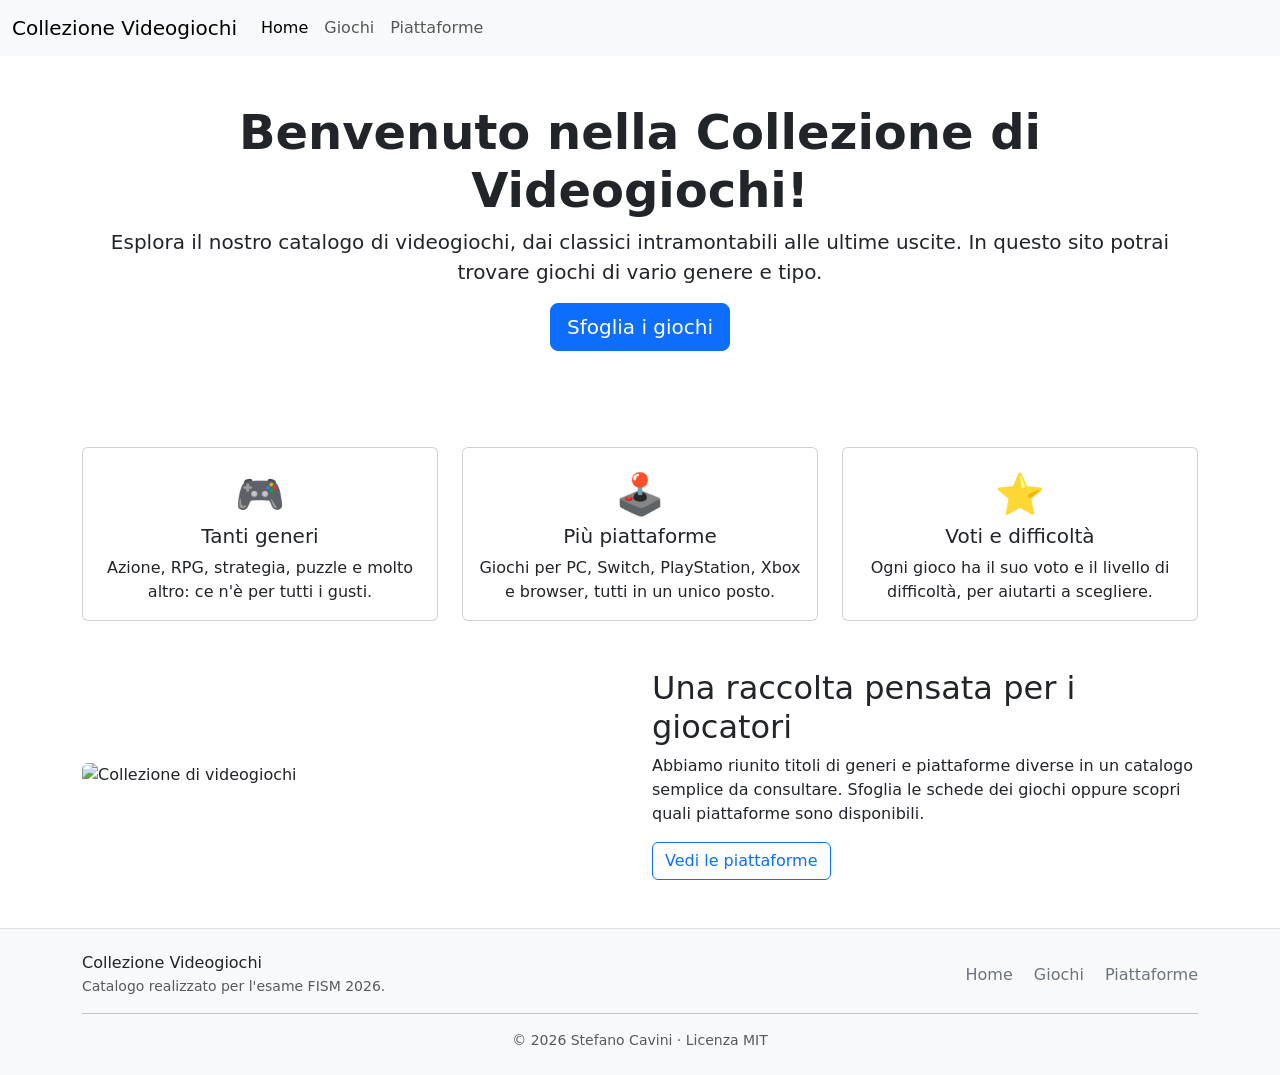
==== index.html @ b098fb85 "- aggiunto header e footer a tutte le pagine - Creato bozza completa della agina home e di giochi" ====
<!DOCTYPE html>
<html lang="it">
<head>
    <meta charset="UTF-8">
    <meta name="viewport" content="width=device-width, initial-scale=1.0">
    <title>Collezione Videogiochi</title>
    <link href="https://cdn.jsdelivr.net/npm/bootstrap@5.3.2/dist/css/bootstrap.min.css" rel="stylesheet">
    <link rel="stylesheet" href="style.css">
</head>
<body>

<nav class="navbar navbar-expand-lg bg-body-tertiary">
  <div class="container-fluid">
    <a class="navbar-brand" href="index.html">Collezione Videogiochi</a>
    <button class="navbar-toggler" type="button" data-bs-toggle="collapse" data-bs-target="#navbarSupportedContent" aria-controls="navbarSupportedContent" aria-expanded="false" aria-label="Toggle navigation">
      <span class="navbar-toggler-icon"></span>
    </button>
    <div class="collapse navbar-collapse" id="navbarSupportedContent">
      <ul class="navbar-nav me-auto mb-2 mb-lg-0">
        <li class="nav-item">
          <a class="nav-link active" aria-current="page" href="index.html">Home</a>
        </li>
        <li class="nav-item">
          <a class="nav-link" href="giochi.html">Giochi</a>
        </li>
        <li class="nav-item">
          <a class="nav-link" href="piattaforme.html">Piattaforme</a>
        </li>
      </ul>
    </div>
  </div>
</nav>
    <header class="text-center py-5">
      <div class="container">
        <h1 class="display-5 fw-bold">Benvenuto nella Collezione di Videogiochi!</h1>
        <p class="lead">Esplora il nostro catalogo di videogiochi, dai classici intramontabili alle ultime uscite. In questo sito potrai trovare giochi di vario genere e tipo.</p>
        <a href="giochi.html" class="btn btn-primary btn-lg">Sfoglia i giochi</a>
      </div>
    </header>

    <section class="container my-5">
      <div class="row g-4">
        <div class="col-md-4">
          <div class="card h-100 text-center">
            <div class="card-body">
              <div class="fs-1">🎮</div>
              <h2 class="h5 card-title">Tanti generi</h2>
              <p class="card-text">Azione, RPG, strategia, puzzle e molto altro: ce n'è per tutti i gusti.</p>
            </div>
          </div>
        </div>
        <div class="col-md-4">
          <div class="card h-100 text-center">
            <div class="card-body">
              <div class="fs-1">🕹️</div>
              <h2 class="h5 card-title">Più piattaforme</h2>
              <p class="card-text">Giochi per PC, Switch, PlayStation, Xbox e browser, tutti in un unico posto.</p>
            </div>
          </div>
        </div>
        <div class="col-md-4">
          <div class="card h-100 text-center">
            <div class="card-body">
              <div class="fs-1">⭐</div>
              <h2 class="h5 card-title">Voti e difficoltà</h2>
              <p class="card-text">Ogni gioco ha il suo voto e il livello di difficoltà, per aiutarti a scegliere.</p>
            </div>
          </div>
        </div>
      </div>
    </section>

    <section class="container my-5">
      <div class="row align-items-center g-4">
        <div class="col-md-6">
          <img src="assets/immagini/hero.jpg" alt="Collezione di videogiochi" class="img-fluid rounded">
        </div>
        <div class="col-md-6">
          <h2>Una raccolta pensata per i giocatori</h2>
          <p>Abbiamo riunito titoli di generi e piattaforme diverse in un catalogo semplice da consultare. Sfoglia le schede dei giochi oppure scopri quali piattaforme sono disponibili.</p>
          <a href="piattaforme.html" class="btn btn-outline-primary">Vedi le piattaforme</a>
        </div>
      </div>
    </section>

    
    
    <footer class="bg-body-tertiary border-top mt-5">
  <div class="container py-4">
    <div class="row gy-3 align-items-center">
      <div class="col-md-6 text-center text-md-start">
        <h2 class="h6 mb-1">Collezione Videogiochi</h2>
        <p class="mb-0 text-body-secondary small">Catalogo realizzato per l'esame FISM 2026.</p>
      </div>
      <div class="col-md-6 text-center text-md-end">
        <a class="link-secondary text-decoration-none me-3" href="index.html">Home</a>
        <a class="link-secondary text-decoration-none me-3" href="giochi.html">Giochi</a>
        <a class="link-secondary text-decoration-none" href="piattaforme.html">Piattaforme</a>
      </div>
    </div>
    <hr>
    <p class="text-center text-body-secondary small mb-0">© 2026 Stefano Cavini · Licenza MIT</p>
  </div>
</footer>
    <script src="https://cdn.jsdelivr.net/npm/bootstrap@5.3.2/dist/js/bootstrap.bundle.min.js"></script> 
</body>
</html>
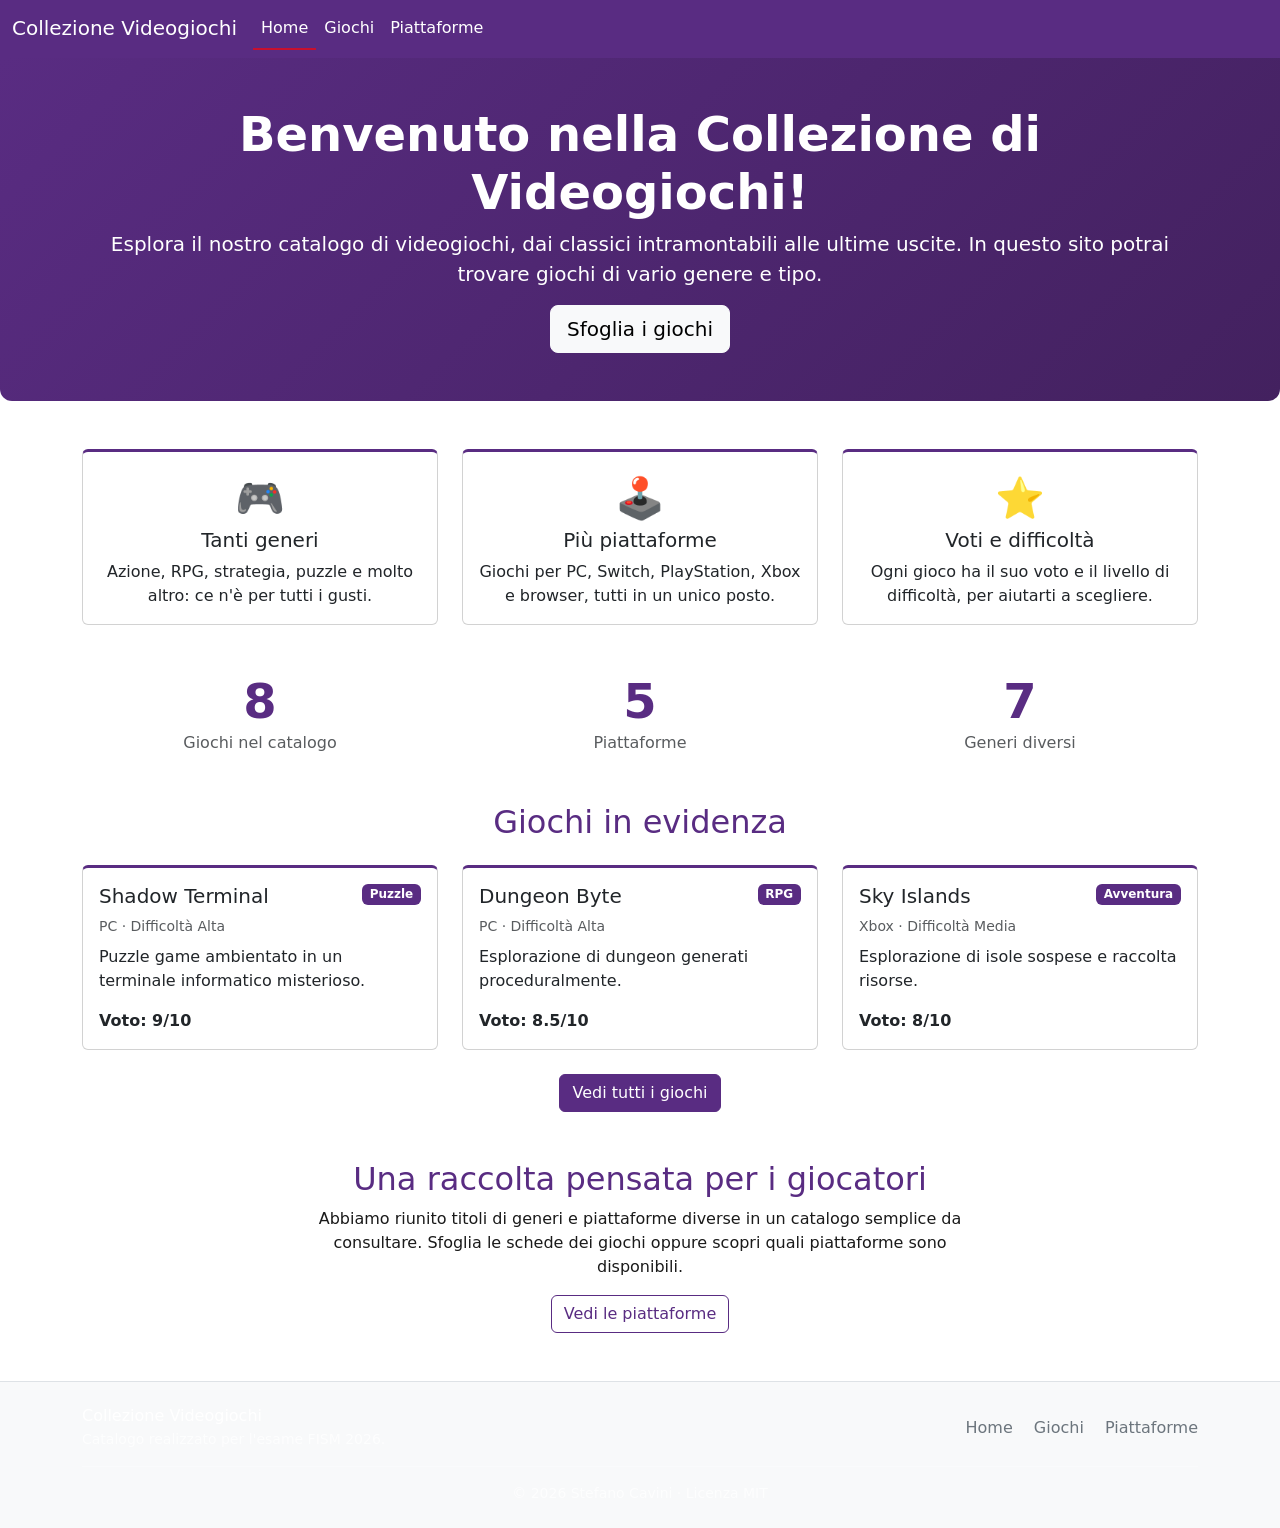
==== commit d8bf20b6: "completato struttura base del sito" ====
--- a/index.html
+++ b/index.html
@@ -30,11 +30,11 @@
     </div>
   </div>
 </nav>
-    <header class="text-center py-5">
+    <header class="hero text-center py-5 mb-5">
       <div class="container">
         <h1 class="display-5 fw-bold">Benvenuto nella Collezione di Videogiochi!</h1>
         <p class="lead">Esplora il nostro catalogo di videogiochi, dai classici intramontabili alle ultime uscite. In questo sito potrai trovare giochi di vario genere e tipo.</p>
-        <a href="giochi.html" class="btn btn-primary btn-lg">Sfoglia i giochi</a>
+        <a href="giochi.html" class="btn btn-light btn-lg">Sfoglia i giochi</a>
       </div>
     </header>
 
@@ -71,16 +71,74 @@
     </section>
 
     <section class="container my-5">
-      <div class="row align-items-center g-4">
-        <div class="col-md-6">
-          <img src="assets/immagini/hero.jpg" alt="Collezione di videogiochi" class="img-fluid rounded">
+      <div class="row text-center g-4">
+        <div class="col-md-4">
+          <div class="display-5 fw-bold" style="color: var(--viola);">8</div>
+          <p class="text-body-secondary mb-0">Giochi nel catalogo</p>
         </div>
-        <div class="col-md-6">
-          <h2>Una raccolta pensata per i giocatori</h2>
-          <p>Abbiamo riunito titoli di generi e piattaforme diverse in un catalogo semplice da consultare. Sfoglia le schede dei giochi oppure scopri quali piattaforme sono disponibili.</p>
-          <a href="piattaforme.html" class="btn btn-outline-primary">Vedi le piattaforme</a>
+        <div class="col-md-4">
+          <div class="display-5 fw-bold" style="color: var(--viola);">5</div>
+          <p class="text-body-secondary mb-0">Piattaforme</p>
+        </div>
+        <div class="col-md-4">
+          <div class="display-5 fw-bold" style="color: var(--viola);">7</div>
+          <p class="text-body-secondary mb-0">Generi diversi</p>
         </div>
       </div>
+    </section>
+
+    <section class="container my-5">
+      <h2 class="mb-4 text-center">Giochi in evidenza</h2>
+      <div class="row g-4">
+        <div class="col-md-4">
+          <div class="card h-100">
+            <div class="card-body">
+              <div class="d-flex justify-content-between align-items-start mb-2">
+                <h3 class="h5 card-title mb-0">Shadow Terminal</h3>
+                <span class="badge text-bg-primary">Puzzle</span>
+              </div>
+              <p class="text-body-secondary small mb-2">PC · Difficoltà Alta</p>
+              <p class="card-text">Puzzle game ambientato in un terminale informatico misterioso.</p>
+              <span class="fw-bold">Voto: 9/10</span>
+            </div>
+          </div>
+        </div>
+        <div class="col-md-4">
+          <div class="card h-100">
+            <div class="card-body">
+              <div class="d-flex justify-content-between align-items-start mb-2">
+                <h3 class="h5 card-title mb-0">Dungeon Byte</h3>
+                <span class="badge text-bg-primary">RPG</span>
+              </div>
+              <p class="text-body-secondary small mb-2">PC · Difficoltà Alta</p>
+              <p class="card-text">Esplorazione di dungeon generati proceduralmente.</p>
+              <span class="fw-bold">Voto: 8.5/10</span>
+            </div>
+          </div>
+        </div>
+        <div class="col-md-4">
+          <div class="card h-100">
+            <div class="card-body">
+              <div class="d-flex justify-content-between align-items-start mb-2">
+                <h3 class="h5 card-title mb-0">Sky Islands</h3>
+                <span class="badge text-bg-primary">Avventura</span>
+              </div>
+              <p class="text-body-secondary small mb-2">Xbox · Difficoltà Media</p>
+              <p class="card-text">Esplorazione di isole sospese e raccolta risorse.</p>
+              <span class="fw-bold">Voto: 8/10</span>
+            </div>
+          </div>
+        </div>
+      </div>
+      <div class="text-center mt-4">
+        <a href="giochi.html" class="btn btn-primary">Vedi tutti i giochi</a>
+      </div>
+    </section>
+
+    <section class="container my-5 text-center">
+      <h2>Una raccolta pensata per i giocatori</h2>
+      <p class="mx-auto" style="max-width: 700px;">Abbiamo riunito titoli di generi e piattaforme diverse in un catalogo semplice da consultare. Sfoglia le schede dei giochi oppure scopri quali piattaforme sono disponibili.</p>
+      <a href="piattaforme.html" class="btn btn-outline-primary">Vedi le piattaforme</a>
     </section>
 
     
--- a/style.css
+++ b/style.css
@@ -0,0 +1,113 @@
+/* Colori della Fiorentina */
+:root {
+  --viola: #592c82;
+  --viola-scuro: #43215f;
+  --rosso: #c8102e;
+  --nero: #1a1a1a;
+}
+
+body {
+  color: var(--nero);
+}
+
+/* Titoli in viola */
+h1, h2, h3 {
+  color: var(--viola);
+}
+
+/* Navbar viola con testo bianco */
+.navbar {
+  background-color: var(--viola) !important;
+}
+
+.navbar .navbar-brand,
+.navbar .nav-link {
+  color: #ffffff;
+  border-bottom: 2px solid transparent;
+}
+
+.navbar .nav-link:hover,
+.navbar .nav-link.active {
+  color: #ffffff;
+  border-bottom: 2px solid var(--rosso);
+}
+
+/* Icona dell'hamburger in chiaro, così si vede sul viola */
+.navbar-toggler {
+  border-color: rgba(255, 255, 255, 0.4);
+}
+
+.navbar-toggler-icon {
+  filter: invert(1);
+}
+
+/* Bottoni viola al posto del blu di Bootstrap */
+.btn-primary {
+  background-color: var(--viola);
+  border-color: var(--viola);
+}
+
+.btn-primary:hover {
+  background-color: var(--viola-scuro);
+  border-color: var(--viola-scuro);
+}
+
+.btn-outline-primary {
+  color: var(--viola);
+  border-color: var(--viola);
+}
+
+.btn-outline-primary:hover {
+  background-color: var(--viola);
+  border-color: var(--viola);
+  color: #ffffff;
+}
+
+/* Card con una linea viola in alto e un piccolo effetto al passaggio del mouse */
+.card {
+  border-top: 3px solid var(--viola);
+  transition: transform 0.2s, box-shadow 0.2s;
+}
+
+.card:hover {
+  transform: translateY(-4px);
+  box-shadow: 0 0.5rem 1rem rgba(0, 0, 0, 0.15);
+}
+
+/* Badge dei generi in viola */
+.badge.text-bg-primary {
+  background-color: var(--viola) !important;
+}
+
+/* Footer viola */
+footer {
+  background-color: var(--viola) !important;
+  color: #ffffff;
+}
+
+footer h2 {
+  color: #ffffff;
+}
+
+footer .text-body-secondary {
+  color: rgba(255, 255, 255, 0.75) !important;
+}
+
+footer a {
+  color: #ffffff !important;
+}
+
+footer a:hover {
+  color: var(--rosso) !important;
+}
+
+/* Hero della home con sfondo viola */
+.hero {
+  background: linear-gradient(135deg, var(--viola), var(--viola-scuro));
+  color: #ffffff;
+  border-radius: 0 0 12px 12px;
+}
+
+.hero h1 {
+  color: #ffffff;
+}
